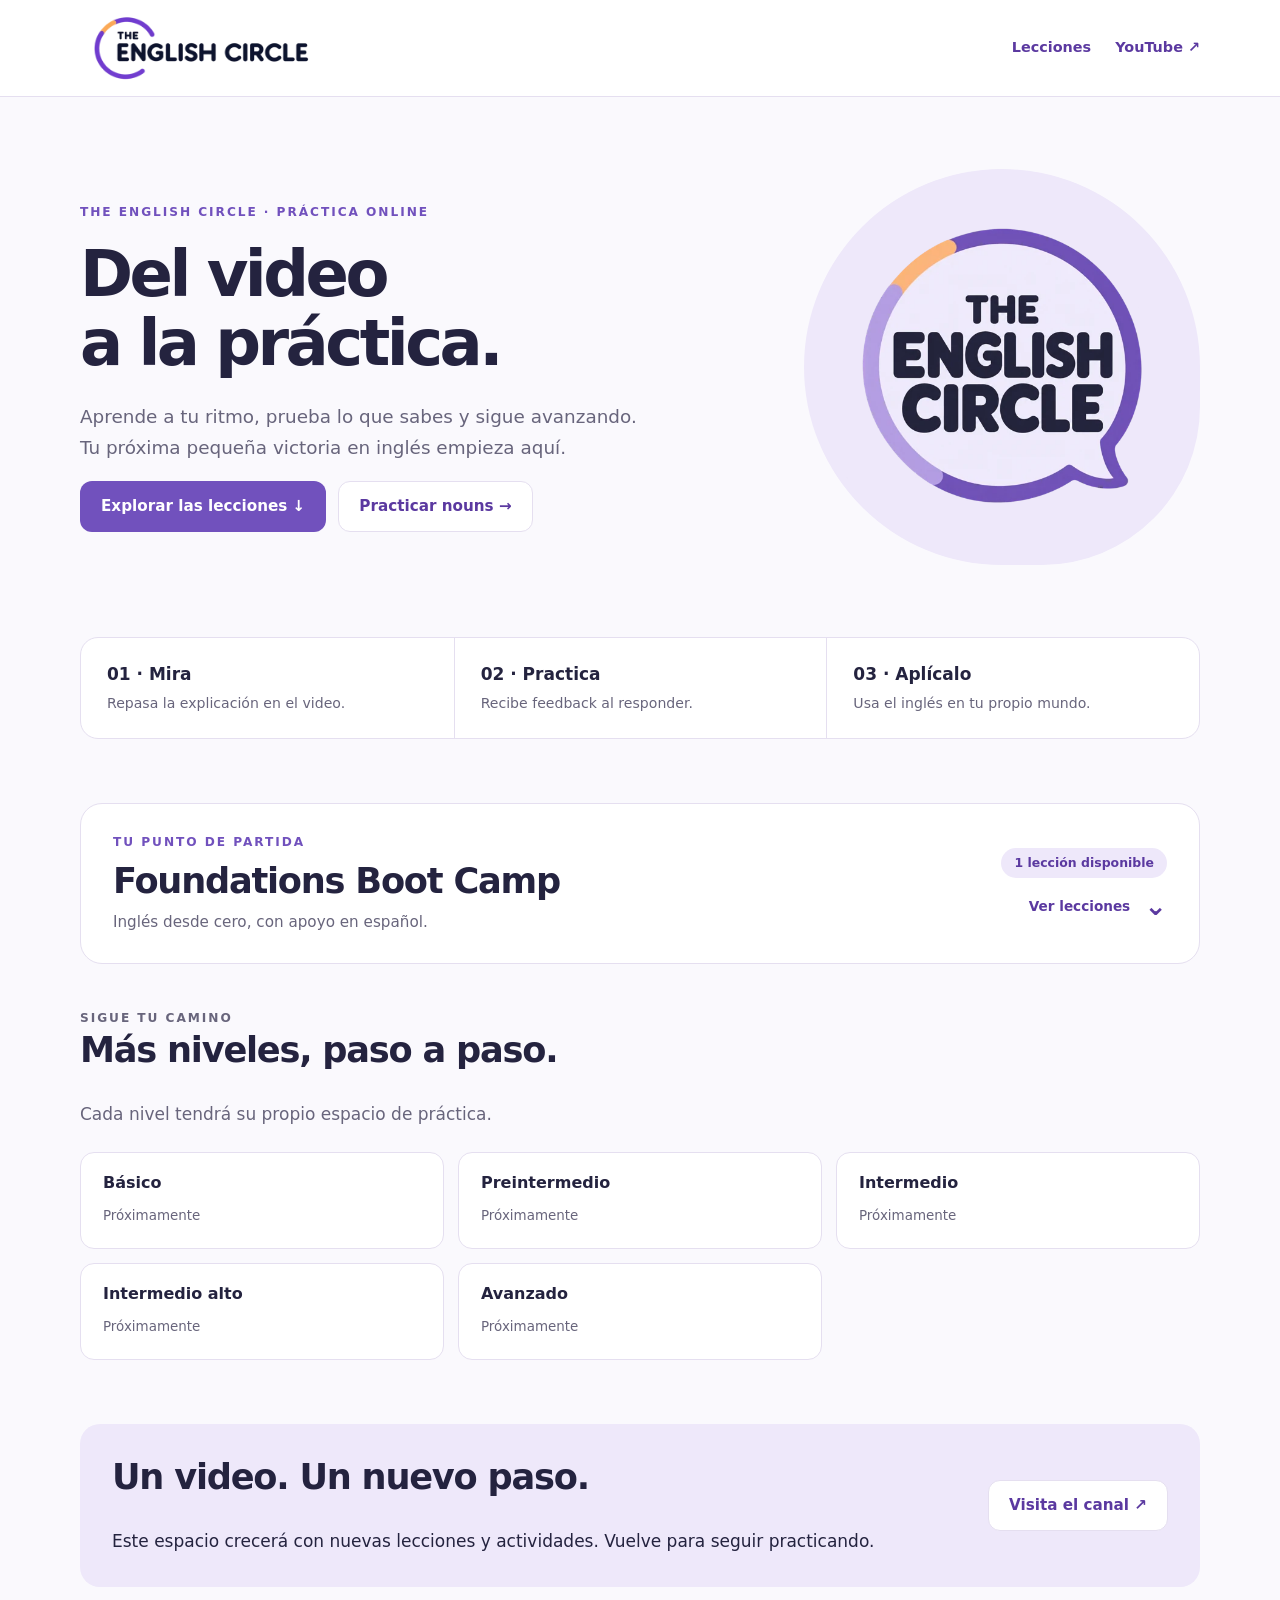
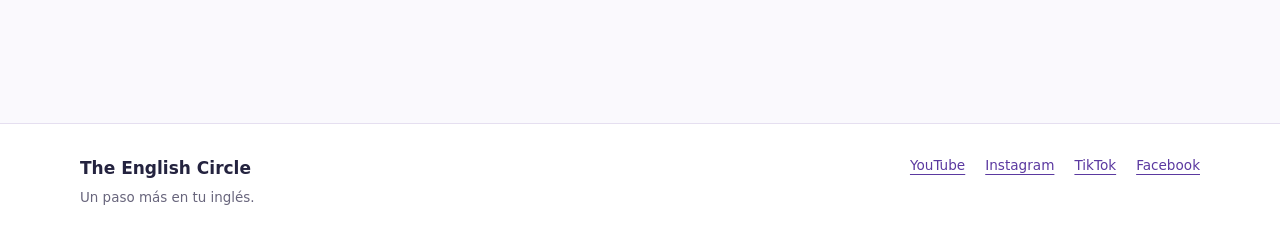
==== index.html @ e8519350 "Add files via upload" ====
<!doctype html><html lang="es"><head><meta charset="utf-8"><meta name="viewport" content="width=device-width,initial-scale=1"><title>Practica tu inglés | The English Circle</title><meta name="description" content="Practica con las lecciones de The English Circle. Actividades interactivas, videos y fichas descargables para aprender paso a paso."><meta name="theme-color" content="#7151bd"><link rel="icon" href="assets/badge.webp"><link rel="stylesheet" href="assets/style.css"></head><body><a class="skip" href="#main">Saltar al contenido</a><header class="site-header"><div class="wrap header-inner"><a class="brand" href="index.html" aria-label="The English Circle — Inicio"><img src="assets/logo.webp" alt="The English Circle" width="245" height="86"></a><nav class="nav" aria-label="Principal"><a href="index.html#lessons">Lecciones</a><a href="https://www.youtube.com/@TheEnglishCircleGB" target="_blank" rel="noopener">YouTube ↗</a></nav></div></header><main id="main" class="wrap"><section class="hero"><div><p class="eyebrow">The English Circle · Práctica online</p><h1>Del video<br>a la práctica.</h1><p class="lead">Aprende a tu ritmo, prueba lo que sabes y sigue avanzando. Tu próxima pequeña victoria en inglés empieza aquí.</p><div class="buttons"><a class="btn" href="#lessons">Explorar las lecciones ↓</a><a class="btn secondary" href="foundations/nouns.html">Practicar nouns →</a></div></div><div class="hero-art"><img src="assets/badge.webp" alt="" width="360" height="360"></div></section><div class="intro-strip"><div><strong>01 · Mira</strong><span>Repasa la explicación en el video.</span></div><div><strong>02 · Practica</strong><span>Recibe feedback al responder.</span></div><div><strong>03 · Aplícalo</strong><span>Usa el inglés en tu propio mundo.</span></div></div><section id="lessons"><details class="course" id="foundations-course"><summary class="course-summary"><span class="course-heading"><span class="eyebrow">Tu punto de partida</span><span class="course-title" role="heading" aria-level="2">Foundations Boot Camp</span><span class="course-description">Inglés desde cero, con apoyo en español.</span></span><span class="course-meta"><span class="tag">1 lección disponible</span><span class="course-toggle"><span class="when-closed">Ver lecciones</span><span class="when-open">Ocultar lecciones</span><span class="chevron" aria-hidden="true">⌄</span></span></span></summary><div class="course-content"><article class="lesson-card"><div class="lesson-cover"><p class="eyebrow">Lesson 01</p><h3 class="cover-title">NOUNS</h3><p>Sustantivos: palabras que nombran.</p><img src="assets/nouns-lineup.webp" alt="Una profesora, un parque, un perro y un libro" width="1774" height="887"></div><div class="lesson-body"><span class="tag light">Empieza aquí</span><h3>¿Qué es un noun?</h3><p>Identifica personas, lugares, animales y cosas. Aprende a distinguir el nombre de las palabras que lo describen.</p><ul class="steps"><li>Video</li><li>10 preguntas</li><li>Tu propio reto</li></ul><a class="btn" href="foundations/nouns.html">Abrir la lección →</a><p class="fine" style="margin-top:16px;margin-bottom:0">Sin registro · Puedes repetir las actividades.</p></div></article></div></details><section class="future-courses" aria-labelledby="future-title"><div class="section-head"><div><p class="eyebrow">Sigue tu camino</p><h2 id="future-title">Más niveles, paso a paso.</h2><p>Cada nivel tendrá su propio espacio de práctica.</p></div></div><div class="future-grid"><div class="future-course"><h3>Básico</h3><span class="fine">Próximamente</span></div><div class="future-course"><h3>Preintermedio</h3><span class="fine">Próximamente</span></div><div class="future-course"><h3>Intermedio</h3><span class="fine">Próximamente</span></div><div class="future-course"><h3>Intermedio alto</h3><span class="fine">Próximamente</span></div><div class="future-course"><h3>Avanzado</h3><span class="fine">Próximamente</span></div></div></section></section><section class="soft-section"><div class="note-panel"><div><h2>Un video. Un nuevo paso.</h2><p>Este espacio crecerá con nuevas lecciones y actividades. Vuelve para seguir practicando.</p></div><a class="btn secondary" href="https://www.youtube.com/@TheEnglishCircleGB" target="_blank" rel="noopener">Visita el canal ↗</a></div></section></main><footer class="site-footer"><div class="wrap footer-inner"><div><strong>The English Circle</strong><br><span class="fine">Un paso más en tu inglés.</span></div><nav class="socials" aria-label="Redes sociales"><a href="https://www.youtube.com/@TheEnglishCircleGB" target="_blank" rel="noopener">YouTube</a><a href="https://www.instagram.com/theenglishcirclegb/" target="_blank" rel="noopener">Instagram</a><a href="https://www.tiktok.com/@theenglishcirclegb" target="_blank" rel="noopener">TikTok</a><a href="https://www.facebook.com/TheEnglishCircleGB" target="_blank" rel="noopener">Facebook</a></nav></div></footer><script src="assets/home.js" defer></script></body></html>
---- assets/style.css ----
:root{--navy:#24233f;--purple:#7151bd;--deep:#5b39a0;--lavender:#eee8fa;--paper:#faf9fd;--muted:#68657c;--line:#e5dff0;--orange:#ffc489;--green:#186548;--red:#9e3048}*{box-sizing:border-box}html{scroll-behavior:smooth;scroll-padding-top:24px}body{margin:0;background:var(--paper);color:var(--navy);font:17px/1.65 system-ui,-apple-system,BlinkMacSystemFont,"Segoe UI",sans-serif}a{color:var(--deep);text-underline-offset:4px}button,input,select{font:inherit}button,a,input,select{ -webkit-tap-highlight-color:transparent}:focus-visible{outline:3px solid #c07628;outline-offset:4px}button{cursor:pointer}button:disabled{cursor:default}h1,h2,h3,p{margin-top:0}h1{font-size:clamp(2.5rem,5vw,4.7rem);letter-spacing:-.055em;line-height:1.08;margin-bottom:24px}h2{font-size:clamp(1.6rem,3vw,2.2rem);letter-spacing:-.035em;line-height:1.2}h3{line-height:1.3}p{margin-bottom:18px}.wrap{width:min(1120px,calc(100% - 48px));margin:auto}.skip{position:absolute;top:-100px;background:white;padding:12px;z-index:9}.skip:focus{top:8px}.site-header{background:white;border-bottom:1px solid var(--line)}.header-inner{display:flex;align-items:center;justify-content:space-between;gap:20px;min-height:96px}.brand img{width:245px;display:block}.nav{display:flex;gap:24px;align-items:center}.nav a{text-decoration:none;font-size:.9rem;font-weight:650}.nav a:hover{text-decoration:underline}.hero{display:grid;grid-template-columns:1.25fr .75fr;gap:64px;align-items:center;padding:72px 0}.eyebrow{text-transform:uppercase;font-size:.76rem;letter-spacing:.16em;font-weight:750;color:var(--purple);margin-bottom:18px}.hero p{max-width:580px}.lead{font-size:1.15rem;color:var(--muted)}.hero-art{position:relative;background:var(--lavender);border-radius:50% 50% 40% 50%;padding:28px}.hero-art img{display:block;width:100%}.buttons{display:flex;gap:12px;flex-wrap:wrap;align-items:center}.btn{display:inline-flex;align-items:center;justify-content:center;border:1px solid transparent;border-radius:12px;padding:12px 20px;text-decoration:none;font-weight:700;font-size:.95rem;min-height:48px;background:var(--purple);color:white;transition:background .15s,transform .15s}.btn:hover{background:var(--deep);transform:translateY(-1px)}.btn.secondary{background:white;border-color:var(--line);color:var(--deep)}.btn.secondary:hover{background:var(--lavender)}.tag{display:inline-block;background:var(--lavender);color:var(--deep);border-radius:99px;padding:5px 13px;font-size:.78rem;font-weight:700}.tag.light{background:#fff4e8;color:#744720}.intro-strip{display:grid;grid-template-columns:repeat(3,1fr);border:1px solid var(--line);border-radius:18px;background:white;margin-bottom:64px}.intro-strip div{padding:22px 26px}.intro-strip div+div{border-left:1px solid var(--line)}.intro-strip strong{display:block}.intro-strip span{font-size:.88rem;color:var(--muted)}.section-head{display:flex;justify-content:space-between;align-items:end;gap:24px;margin-bottom:24px}.section-head p{margin:0;color:var(--muted)}.lesson-card{display:grid;grid-template-columns:1fr 1.1fr;overflow:hidden;border:1px solid var(--line);border-radius:22px;background:white}.lesson-cover{background:#f0eaf9;padding:34px;display:flex;flex-direction:column;justify-content:center}.lesson-cover img{width:100%;mix-blend-mode:multiply;border-radius:14px}.cover-title{font-size:2.4rem;letter-spacing:-.04em;margin-bottom:8px}.lesson-body{padding:38px}.lesson-body h3{font-size:1.55rem;margin:16px 0}.fine{font-size:.84rem;color:var(--muted)}.steps{display:flex;gap:10px;flex-wrap:wrap;padding:0;list-style:none;margin:22px 0}.steps li{font-size:.85rem;background:var(--paper);padding:6px 12px;border-radius:8px}.soft-section{padding:64px 0}.note-panel{background:var(--lavender);border-radius:20px;padding:32px;display:flex;align-items:center;justify-content:space-between;gap:28px}.note-panel p{margin-bottom:0}.site-footer{margin-top:72px;border-top:1px solid var(--line);padding:30px 0;background:white}.footer-inner{display:flex;justify-content:space-between;gap:24px;flex-wrap:wrap}.socials{display:flex;gap:20px;flex-wrap:wrap;font-size:.85rem}.breadcrumbs{display:flex;gap:10px;flex-wrap:wrap;font-size:.86rem;padding:24px 0;color:var(--muted)}.lesson-hero{padding:24px 0 38px;display:grid;grid-template-columns:1fr 240px;align-items:center;gap:40px}.lesson-hero h1{font-size:clamp(2.7rem,5vw,4rem);margin:16px 0}.lesson-hero img{width:220px;justify-self:end}.lesson-hero .lead{max-width:680px}.lesson-nav{display:flex;flex-wrap:wrap;gap:10px;margin:0 0 30px}.lesson-nav a{font-size:.85rem;background:white;border:1px solid var(--line);padding:8px 14px;border-radius:99px;text-decoration:none}.panel{background:white;border:1px solid var(--line);border-radius:22px;padding:32px;margin-bottom:28px}.panel-top{display:flex;gap:18px;align-items:start}.step-number{flex-shrink:0;width:42px;height:42px;border-radius:13px;background:var(--lavender);color:var(--deep);display:grid;place-items:center;font-weight:750}.panel h2{margin-bottom:12px}.video-grid{display:grid;grid-template-columns:1.5fr 1fr;gap:30px;align-items:center}.video-frame{width:100%;aspect-ratio:16/9;border:0;border-radius:14px;background:var(--navy)}.reminder{padding:22px;background:var(--paper);border-radius:14px}.reminder strong{color:var(--deep)}.category-list{display:flex;gap:8px;flex-wrap:wrap;margin:16px 0 0;padding:0;list-style:none}.category-list li{background:white;border:1px solid var(--line);padding:4px 10px;border-radius:8px;font-size:.83rem}.progress-panel{display:flex;align-items:center;gap:18px;padding:18px 24px;background:var(--navy);color:white;border-radius:16px;margin-bottom:28px}.progress-panel p{margin:0;font-size:.9rem}.progress-panel progress{flex:1;min-width:40px;accent-color:var(--orange);height:10px}.progress-panel strong{white-space:nowrap;font-size:.9rem}.picture-grid{display:grid;grid-template-columns:repeat(4,1fr);gap:16px;margin-top:24px}.picture-card{border:1px solid var(--line);border-radius:16px;padding:16px;background:var(--paper)}.picture-card img{display:block;width:100%;height:185px;object-fit:contain;background:white;border-radius:10px;margin-bottom:14px}.picture-card label{display:block;font-size:.8rem;font-weight:700;margin-bottom:8px}.picture-card select{width:100%;padding:10px 7px;background:white;border:1px solid #b9accf;border-radius:8px;color:var(--navy)}.feedback{font-size:.88rem;min-height:28px;margin:12px 0 0;line-height:1.45}.feedback.correct{color:var(--green)}.feedback.incorrect{color:var(--red)}.word-bank{font-size:.92rem;color:var(--deep);background:var(--lavender);border-radius:10px;padding:10px 16px;margin-top:18px}.questions{display:grid;grid-template-columns:1fr 1fr;gap:16px;margin:24px 0}.question{padding:20px;background:var(--paper);border:1px solid var(--line);border-radius:14px;min-width:0}.question-label{display:block;font-size:.74rem;text-transform:uppercase;letter-spacing:.1em;color:var(--muted);margin-bottom:12px}.word-options{display:flex;gap:7px;flex-wrap:wrap}.word{border:1px solid #d6cce8;background:white;border-radius:9px;min-height:44px;padding:7px 12px;color:var(--navy)}.word:hover{border-color:var(--purple);background:var(--lavender)}.word.selected{background:var(--purple);border-color:var(--purple);color:white}.word.correct-answer{border-color:var(--green);background:#e2f2e8;color:var(--green)}.answer-reveal{margin:14px 0;padding:15px 18px;background:#fff4e8;border-radius:10px;font-size:.92rem}.personal-grid{display:grid;grid-template-columns:repeat(3,1fr);gap:14px;margin:24px 0}.personal-grid label{font-size:.85rem}.personal-grid input{display:block;width:100%;margin-top:6px;border:1px solid #b9accf;padding:12px;border-radius:9px;color:var(--navy);background:white}.self-check{display:block;margin:16px 0}.self-check input{width:18px;height:18px;accent-color:var(--purple);vertical-align:middle;margin-right:8px}.result{background:var(--lavender);padding:28px;border-radius:16px;margin:28px 0}.result h3{font-size:1.5rem;margin-bottom:8px}.result p{margin:0}.download-panel{display:flex;align-items:center;justify-content:space-between;gap:24px}.download-panel p{margin-bottom:0}.below-actions{display:flex;justify-content:space-between;gap:16px;align-items:center;flex-wrap:wrap;margin-top:30px}details{margin:20px 0}summary{cursor:pointer;color:var(--deep);font-weight:650}.reset-dialog{border:1px solid var(--line);border-radius:20px;padding:30px;max-width:440px;width:calc(100% - 40px);color:var(--navy)}.reset-dialog::backdrop{background:#24233f88}[hidden]{display:none!important}@media(max-width:760px){.wrap{width:calc(100% - 32px)}.header-inner{min-height:82px;gap:10px}.brand img{width:190px}.nav{gap:14px}.nav a{font-size:.78rem}.hero{grid-template-columns:1fr;gap:30px;padding:44px 0}.hero-art{max-width:270px;justify-self:center;grid-row:2}.hero h1{max-width:600px}.intro-strip{grid-template-columns:1fr;margin-bottom:44px}.intro-strip div+div{border-left:0;border-top:1px solid var(--line)}.intro-strip div{padding:16px 22px}.lesson-card{grid-template-columns:1fr}.lesson-cover{padding:24px}.lesson-body{padding:24px}.section-head{align-items:start;flex-direction:column;gap:6px}.note-panel,.download-panel{flex-direction:column;align-items:start}.lesson-hero{grid-template-columns:1fr;padding-top:8px;gap:0}.lesson-hero img{display:none}.panel{padding:22px 18px;border-radius:16px}.video-grid{grid-template-columns:1fr}.picture-grid{grid-template-columns:repeat(2,1fr);gap:12px}.picture-card{padding:12px}.picture-card img{height:165px}.questions{grid-template-columns:1fr}.personal-grid{grid-template-columns:1fr}.progress-panel{flex-wrap:wrap;gap:10px;padding:16px}.progress-panel progress{order:3;flex-basis:100%}.progress-panel strong{margin-left:auto}.panel-top{gap:12px}.step-number{width:34px;height:34px;border-radius:10px}.site-footer{margin-top:44px}.socials{gap:14px}.lesson-nav{gap:7px}.lesson-nav a{font-size:.78rem;padding:7px 10px}.soft-section{padding:40px 0}}@media(prefers-reduced-motion:reduce){html{scroll-behavior:auto}.btn{transition:none}}

/* Keep the intrinsic proportions at every screen width. */
img{max-width:100%;height:auto}.brand img,.hero-art img,.lesson-cover img,.lesson-hero img{height:auto}.lesson-cover img{display:block;aspect-ratio:2 / 1;object-fit:contain}
.course{margin:0;border:1px solid var(--line);border-radius:22px;background:white;overflow:hidden}.course-summary{list-style:none;display:flex;align-items:center;justify-content:space-between;gap:28px;padding:28px 32px;color:var(--navy)}.course-summary::-webkit-details-marker{display:none}.course-summary::marker{content:''}.course-summary:hover{background:#f8f5fe}.course-heading{display:flex;flex-direction:column;gap:8px}.course-heading .eyebrow{margin:0}.course-title{font-size:clamp(1.5rem,3vw,2.2rem);letter-spacing:-.035em;line-height:1.2;font-weight:750}.course-description{color:var(--muted);font-size:.95rem;font-weight:400}.course-meta{display:flex;flex-direction:column;align-items:flex-end;gap:14px;flex-shrink:0}.course-toggle{display:flex;align-items:center;gap:14px;font-size:.85rem;color:var(--deep)}.chevron{font-size:1.7rem;line-height:1;transition:transform .2s}.course[open] .chevron{transform:rotate(180deg)}.when-open,.course[open] .when-closed{display:none}.course[open] .when-open{display:inline}.course-content{padding:0 24px 24px;border-top:1px solid var(--line)}.course-content .lesson-card{margin-top:24px}.future-courses{margin-top:44px}.future-grid{display:grid;grid-template-columns:repeat(3,1fr);gap:14px}.future-course{border:1px solid var(--line);border-radius:14px;padding:20px 22px;background:white}.future-course h3{font-size:1rem;margin-bottom:6px}.video-local{border-radius:14px;padding:28px;min-height:270px;background:var(--lavender);text-align:center;display:flex;flex-direction:column;align-items:center;justify-content:center}.video-local h3{font-size:1.8rem;margin-bottom:10px}.video-local .eyebrow{margin-bottom:12px}.video-play{width:48px;height:48px;display:grid;place-items:center;border-radius:50%;background:var(--purple);color:white;margin-bottom:16px}.video-fallback{font-size:.84rem;display:inline-block;margin-top:8px}.video-frame{min-height:200px}
@media(max-width:760px){.course-summary{padding:22px 18px;flex-direction:column;align-items:stretch;gap:20px}.course-meta{flex-direction:row;align-items:center;justify-content:space-between;flex-shrink:1;gap:8px}.course-meta .tag{font-size:.7rem}.course-toggle{font-size:.8rem;gap:8px}.course-content{padding:0 12px 12px}.course-content .lesson-card{margin-top:12px}.future-grid{grid-template-columns:repeat(2,1fr)}.future-course{padding:18px 16px}.video-local{padding:24px 16px}}
@media(max-width:380px){.future-grid{grid-template-columns:1fr}.course-meta{flex-wrap:wrap}}
@media(prefers-reduced-motion:reduce){.chevron{transition:none}}
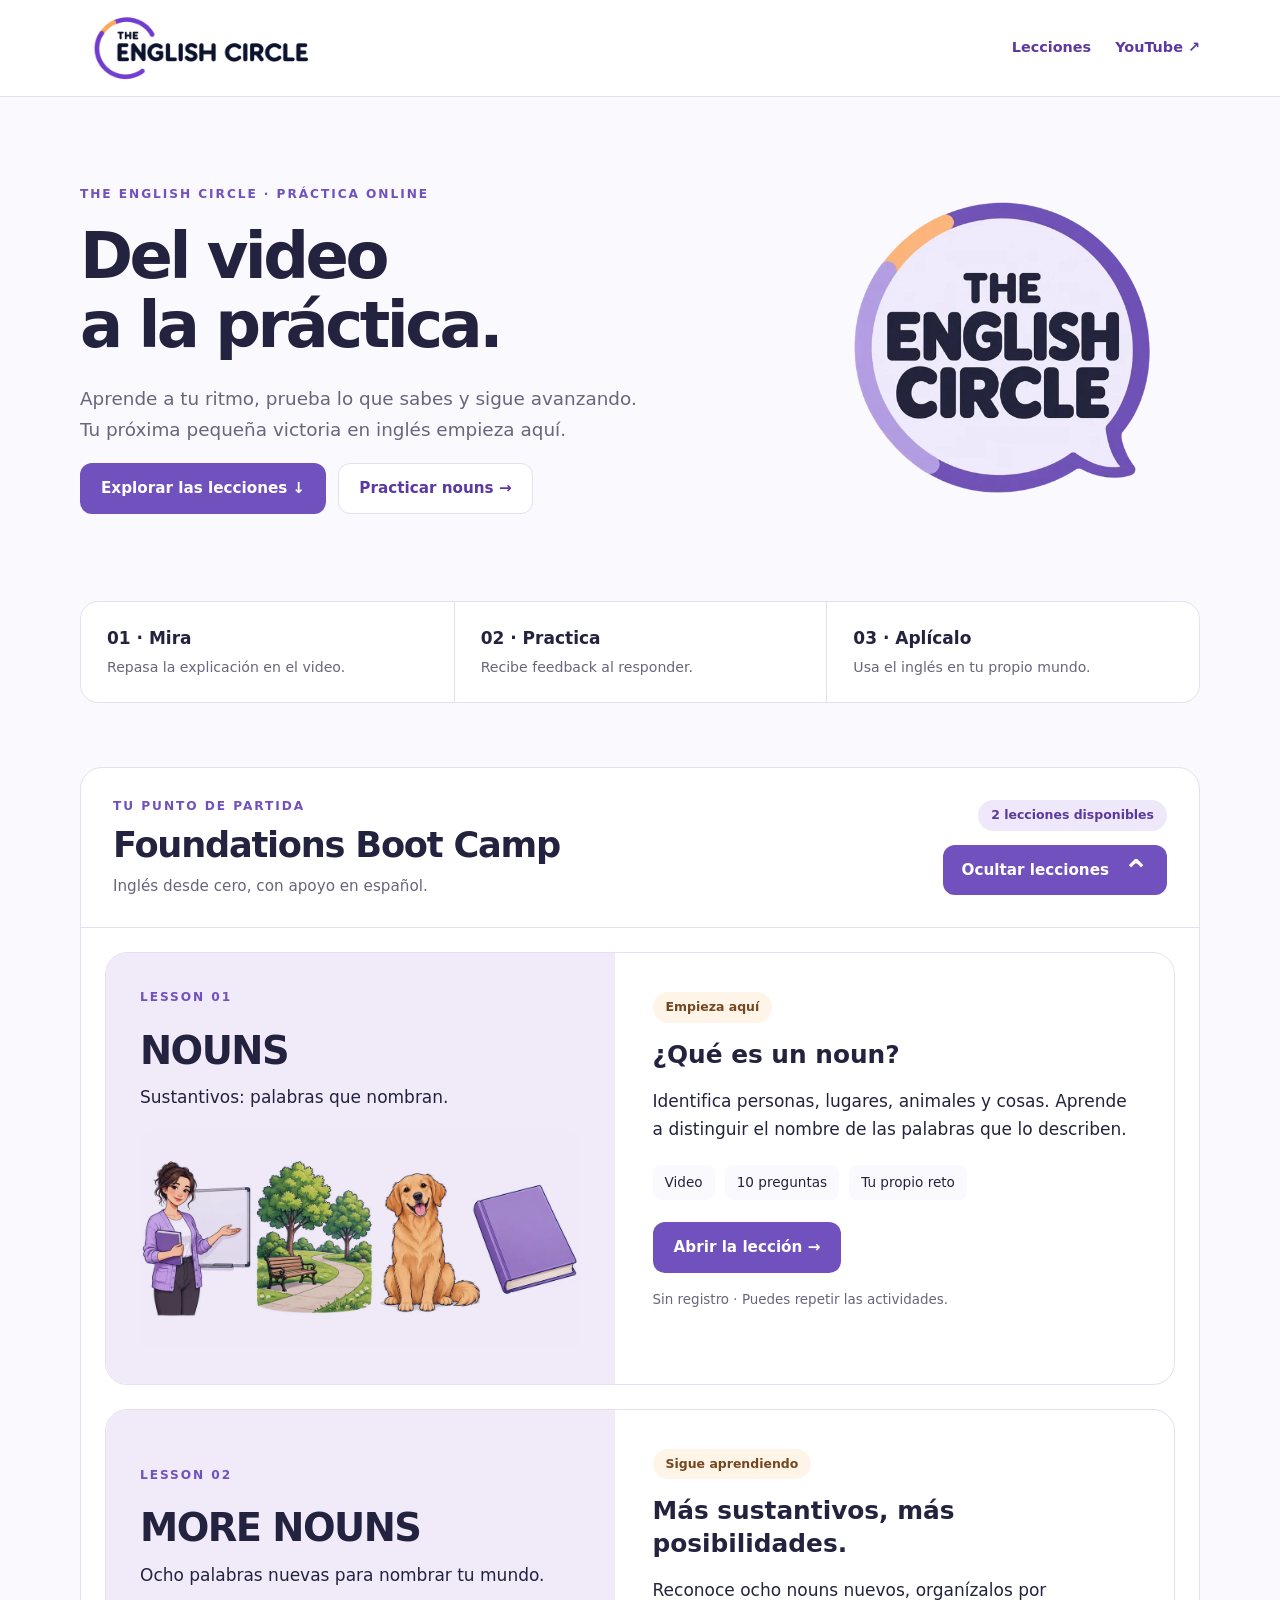
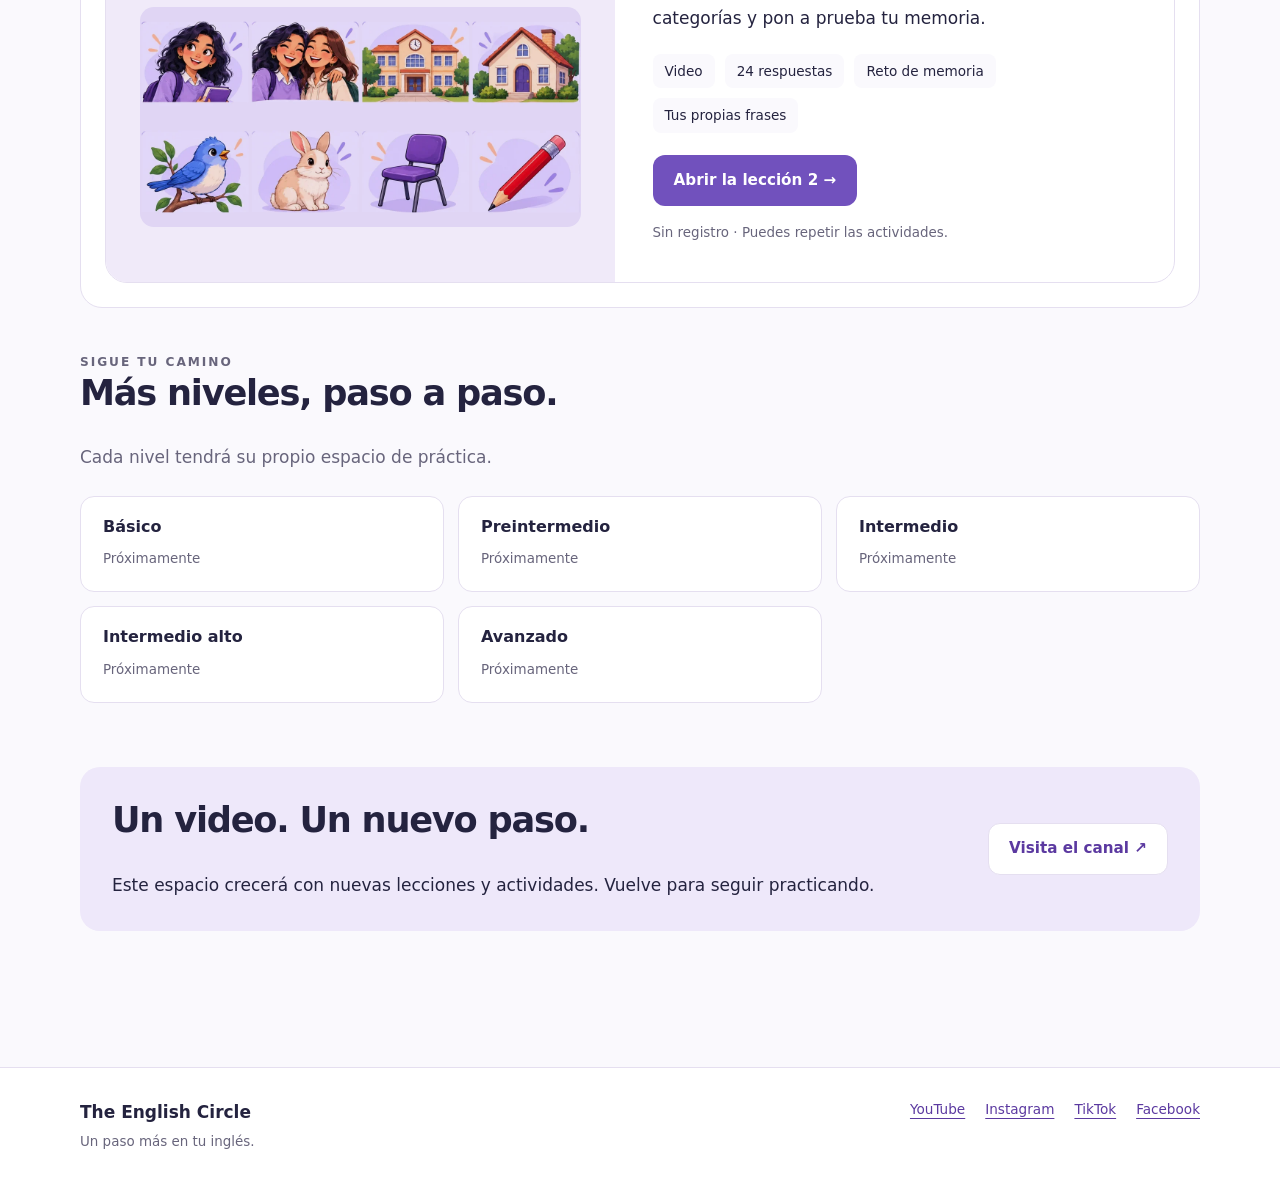
==== commit a51dc10d: "Add files via upload" ====
--- a/index.html
+++ b/index.html
@@ -1 +1 @@
-<!doctype html><html lang="es"><head><meta charset="utf-8"><meta name="viewport" content="width=device-width,initial-scale=1"><title>Practica tu inglés | The English Circle</title><meta name="description" content="Practica con las lecciones de The English Circle. Actividades interactivas, videos y fichas descargables para aprender paso a paso."><meta name="theme-color" content="#7151bd"><link rel="icon" href="assets/badge.webp"><link rel="stylesheet" href="assets/style.css"></head><body><a class="skip" href="#main">Saltar al contenido</a><header class="site-header"><div class="wrap header-inner"><a class="brand" href="index.html" aria-label="The English Circle — Inicio"><img src="assets/logo.webp" alt="The English Circle" width="245" height="86"></a><nav class="nav" aria-label="Principal"><a href="index.html#lessons">Lecciones</a><a href="https://www.youtube.com/@TheEnglishCircleGB" target="_blank" rel="noopener">YouTube ↗</a></nav></div></header><main id="main" class="wrap"><section class="hero"><div><p class="eyebrow">The English Circle · Práctica online</p><h1>Del video<br>a la práctica.</h1><p class="lead">Aprende a tu ritmo, prueba lo que sabes y sigue avanzando. Tu próxima pequeña victoria en inglés empieza aquí.</p><div class="buttons"><a class="btn" href="#lessons">Explorar las lecciones ↓</a><a class="btn secondary" href="foundations/nouns.html">Practicar nouns →</a></div></div><div class="hero-art"><img src="assets/badge.webp" alt="" width="360" height="360"></div></section><div class="intro-strip"><div><strong>01 · Mira</strong><span>Repasa la explicación en el video.</span></div><div><strong>02 · Practica</strong><span>Recibe feedback al responder.</span></div><div><strong>03 · Aplícalo</strong><span>Usa el inglés en tu propio mundo.</span></div></div><section id="lessons"><details class="course" id="foundations-course"><summary class="course-summary"><span class="course-heading"><span class="eyebrow">Tu punto de partida</span><span class="course-title" role="heading" aria-level="2">Foundations Boot Camp</span><span class="course-description">Inglés desde cero, con apoyo en español.</span></span><span class="course-meta"><span class="tag">1 lección disponible</span><span class="course-toggle"><span class="when-closed">Ver lecciones</span><span class="when-open">Ocultar lecciones</span><span class="chevron" aria-hidden="true">⌄</span></span></span></summary><div class="course-content"><article class="lesson-card"><div class="lesson-cover"><p class="eyebrow">Lesson 01</p><h3 class="cover-title">NOUNS</h3><p>Sustantivos: palabras que nombran.</p><img src="assets/nouns-lineup.webp" alt="Una profesora, un parque, un perro y un libro" width="1774" height="887"></div><div class="lesson-body"><span class="tag light">Empieza aquí</span><h3>¿Qué es un noun?</h3><p>Identifica personas, lugares, animales y cosas. Aprende a distinguir el nombre de las palabras que lo describen.</p><ul class="steps"><li>Video</li><li>10 preguntas</li><li>Tu propio reto</li></ul><a class="btn" href="foundations/nouns.html">Abrir la lección →</a><p class="fine" style="margin-top:16px;margin-bottom:0">Sin registro · Puedes repetir las actividades.</p></div></article></div></details><section class="future-courses" aria-labelledby="future-title"><div class="section-head"><div><p class="eyebrow">Sigue tu camino</p><h2 id="future-title">Más niveles, paso a paso.</h2><p>Cada nivel tendrá su propio espacio de práctica.</p></div></div><div class="future-grid"><div class="future-course"><h3>Básico</h3><span class="fine">Próximamente</span></div><div class="future-course"><h3>Preintermedio</h3><span class="fine">Próximamente</span></div><div class="future-course"><h3>Intermedio</h3><span class="fine">Próximamente</span></div><div class="future-course"><h3>Intermedio alto</h3><span class="fine">Próximamente</span></div><div class="future-course"><h3>Avanzado</h3><span class="fine">Próximamente</span></div></div></section></section><section class="soft-section"><div class="note-panel"><div><h2>Un video. Un nuevo paso.</h2><p>Este espacio crecerá con nuevas lecciones y actividades. Vuelve para seguir practicando.</p></div><a class="btn secondary" href="https://www.youtube.com/@TheEnglishCircleGB" target="_blank" rel="noopener">Visita el canal ↗</a></div></section></main><footer class="site-footer"><div class="wrap footer-inner"><div><strong>The English Circle</strong><br><span class="fine">Un paso más en tu inglés.</span></div><nav class="socials" aria-label="Redes sociales"><a href="https://www.youtube.com/@TheEnglishCircleGB" target="_blank" rel="noopener">YouTube</a><a href="https://www.instagram.com/theenglishcirclegb/" target="_blank" rel="noopener">Instagram</a><a href="https://www.tiktok.com/@theenglishcirclegb" target="_blank" rel="noopener">TikTok</a><a href="https://www.facebook.com/TheEnglishCircleGB" target="_blank" rel="noopener">Facebook</a></nav></div></footer><script src="assets/home.js" defer></script></body></html>+<!doctype html><html lang="es"><head><meta charset="utf-8"><meta name="viewport" content="width=device-width,initial-scale=1"><title>Practica tu inglés | The English Circle</title><meta name="description" content="Practica con las lecciones de The English Circle. Actividades interactivas y videos para aprender paso a paso."><meta name="theme-color" content="#7151bd"><link rel="icon" href="assets/badge.webp"><link rel="stylesheet" href="assets/style.css"></head><body><a class="skip" href="#main">Saltar al contenido</a><header class="site-header"><div class="wrap header-inner"><a class="brand" href="index.html" aria-label="The English Circle — Inicio"><img src="assets/logo.webp" alt="The English Circle" width="245" height="86"></a><nav class="nav" aria-label="Principal"><a href="index.html#lessons">Lecciones</a><a href="https://www.youtube.com/@TheEnglishCircleGB" target="_blank" rel="noopener">YouTube ↗</a></nav></div></header><main id="main" class="wrap"><section class="hero"><div><p class="eyebrow">The English Circle · Práctica online</p><h1>Del video<br>a la práctica.</h1><p class="lead">Aprende a tu ritmo, prueba lo que sabes y sigue avanzando. Tu próxima pequeña victoria en inglés empieza aquí.</p><div class="buttons"><a class="btn" href="#lessons">Explorar las lecciones ↓</a><a class="btn secondary" href="foundations/nouns.html">Practicar nouns →</a></div></div><div class="hero-art"><img src="assets/badge.webp" alt="" width="360" height="360"></div></section><div class="intro-strip"><div><strong>01 · Mira</strong><span>Repasa la explicación en el video.</span></div><div><strong>02 · Practica</strong><span>Recibe feedback al responder.</span></div><div><strong>03 · Aplícalo</strong><span>Usa el inglés en tu propio mundo.</span></div></div><section id="lessons"><details class="course" id="foundations-course" open><summary class="course-summary"><span class="course-heading"><span class="eyebrow">Tu punto de partida</span><span class="course-title" role="heading" aria-level="2">Foundations Boot Camp</span><span class="course-description">Inglés desde cero, con apoyo en español.</span></span><span class="course-meta"><span class="tag">2 lecciones disponibles</span><span class="course-toggle"><span class="when-closed">Ver lecciones</span><span class="when-open">Ocultar lecciones</span><span class="chevron" aria-hidden="true">⌄</span></span></span></summary><div class="course-content"><article class="lesson-card"><div class="lesson-cover"><p class="eyebrow">Lesson 01</p><h3 class="cover-title">NOUNS</h3><p>Sustantivos: palabras que nombran.</p><img src="assets/nouns-lineup.webp" alt="Una profesora, un parque, un perro y un libro" width="1774" height="887"></div><div class="lesson-body"><span class="tag light">Empieza aquí</span><h3>¿Qué es un noun?</h3><p>Identifica personas, lugares, animales y cosas. Aprende a distinguir el nombre de las palabras que lo describen.</p><ul class="steps"><li>Video</li><li>10 preguntas</li><li>Tu propio reto</li></ul><a class="btn" href="foundations/nouns.html">Abrir la lección →</a><p class="fine" style="margin-top:16px;margin-bottom:0">Sin registro · Puedes repetir las actividades.</p></div></article><article class="lesson-card"><div class="lesson-cover"><p class="eyebrow">Lesson 02</p><h3 class="cover-title">MORE NOUNS</h3><p>Ocho palabras nuevas para nombrar tu mundo.</p><img src="assets/more-nouns-cover.webp" alt="Nuevas personas, lugares, animales y objetos de la lección 2" width="1200" height="600" loading="lazy"></div><div class="lesson-body"><span class="tag light">Sigue aprendiendo</span><h3>Más sustantivos, más posibilidades.</h3><p>Reconoce ocho nouns nuevos, organízalos por categorías y pon a prueba tu memoria.</p><ul class="steps"><li>Video</li><li>24 respuestas</li><li>Reto de memoria</li><li>Tus propias frases</li></ul><a class="btn" href="foundations/more-nouns.html">Abrir la lección 2 →</a><p class="fine" style="margin-top:16px;margin-bottom:0">Sin registro · Puedes repetir las actividades.</p></div></article></div></details><section class="future-courses" aria-labelledby="future-title"><div class="section-head"><div><p class="eyebrow">Sigue tu camino</p><h2 id="future-title">Más niveles, paso a paso.</h2><p>Cada nivel tendrá su propio espacio de práctica.</p></div></div><div class="future-grid"><div class="future-course"><h3>Básico</h3><span class="fine">Próximamente</span></div><div class="future-course"><h3>Preintermedio</h3><span class="fine">Próximamente</span></div><div class="future-course"><h3>Intermedio</h3><span class="fine">Próximamente</span></div><div class="future-course"><h3>Intermedio alto</h3><span class="fine">Próximamente</span></div><div class="future-course"><h3>Avanzado</h3><span class="fine">Próximamente</span></div></div></section></section><section class="soft-section"><div class="note-panel"><div><h2>Un video. Un nuevo paso.</h2><p>Este espacio crecerá con nuevas lecciones y actividades. Vuelve para seguir practicando.</p></div><a class="btn secondary" href="https://www.youtube.com/@TheEnglishCircleGB" target="_blank" rel="noopener">Visita el canal ↗</a></div></section></main><footer class="site-footer"><div class="wrap footer-inner"><div><strong>The English Circle</strong><br><span class="fine">Un paso más en tu inglés.</span></div><nav class="socials" aria-label="Redes sociales"><a href="https://www.youtube.com/@TheEnglishCircleGB" target="_blank" rel="noopener">YouTube</a><a href="https://www.instagram.com/theenglishcirclegb/" target="_blank" rel="noopener">Instagram</a><a href="https://www.tiktok.com/@theenglishcirclegb" target="_blank" rel="noopener">TikTok</a><a href="https://www.facebook.com/TheEnglishCircleGB" target="_blank" rel="noopener">Facebook</a></nav></div></footer><script src="assets/home.js" defer></script></body></html>
--- a/assets/style.css
+++ b/assets/style.css
@@ -6,3 +6,7 @@
 @media(max-width:760px){.course-summary{padding:22px 18px;flex-direction:column;align-items:stretch;gap:20px}.course-meta{flex-direction:row;align-items:center;justify-content:space-between;flex-shrink:1;gap:8px}.course-meta .tag{font-size:.7rem}.course-toggle{font-size:.8rem;gap:8px}.course-content{padding:0 12px 12px}.course-content .lesson-card{margin-top:12px}.future-grid{grid-template-columns:repeat(2,1fr)}.future-course{padding:18px 16px}.video-local{padding:24px 16px}}
 @media(max-width:380px){.future-grid{grid-template-columns:1fr}.course-meta{flex-wrap:wrap}}
 @media(prefers-reduced-motion:reduce){.chevron{transition:none}}
+
+/* Course controls and lesson 2 reuse the original lesson's design. */
+.hero-art{background:transparent;border-radius:0;padding:0}.hero-art img{max-width:360px;margin:auto}.course-toggle{background:var(--purple);color:white;border-radius:12px;padding:12px 18px;font-size:.95rem;font-weight:750;min-height:48px}.course-summary:hover .course-toggle{background:var(--deep)}.chevron{display:inline-flex;width:26px;height:26px;align-items:center;justify-content:center;font-size:2rem}.course-content .lesson-card+.lesson-card{margin-top:24px}.category-grid{display:grid;grid-template-columns:repeat(4,1fr);gap:14px;margin:24px 0}.category-card{border:1px solid var(--line);border-radius:14px;padding:18px;background:var(--paper)}.category-card label{display:block;font-size:1.15rem;font-weight:700;margin-bottom:12px}.category-card select,.recall-input{width:100%;font:inherit;padding:10px 8px;border:1px solid #b9accf;border-radius:8px;background:white;color:var(--navy)}.recall-card img,.picture-card img{height:185px;object-fit:contain}.recall-card .btn{width:100%;padding:9px 10px;margin-top:10px}.recall-input{min-width:0}.personal-grid.two{grid-template-columns:repeat(2,1fr)}#memory-note{margin-top:14px}@media(max-width:760px){.category-grid{grid-template-columns:repeat(2,1fr)}.personal-grid.two{grid-template-columns:1fr}.course-meta{gap:12px;flex-wrap:wrap}.course-toggle{font-size:.85rem;padding:10px 14px}.hero-art{max-width:270px}.recall-card img,.picture-card img{height:165px}}@media(max-width:380px){.category-grid{grid-template-columns:1fr}}
+.picture-grid{grid-template-columns:repeat(4,minmax(0,1fr))}.picture-card{min-width:0}@media(max-width:760px){.picture-grid{grid-template-columns:repeat(2,minmax(0,1fr))}}@media(max-width:400px){.brand img{width:150px}.nav{gap:8px}.nav a{font-size:.7rem}}
